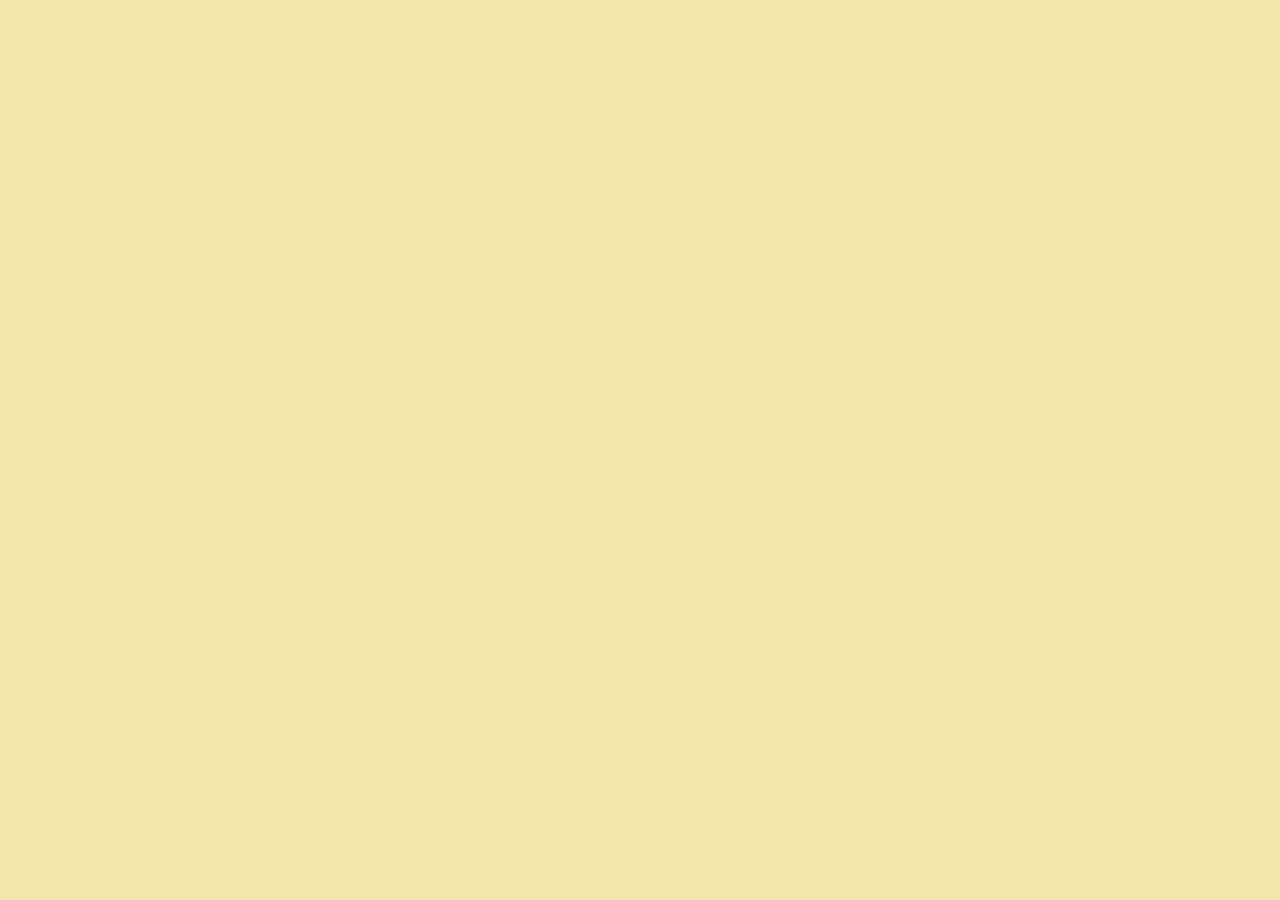
==== pages/contato.html @ a23fca8c "Feat: Primeiro commit do Projeto" ====
<!DOCTYPE html>
<html lang="pt-br">
<head>
    <meta charset="UTF-8">
    <meta name="viewport" content="width=device-width, initial-scale=1.0">
    <title>Document</title>
    <link rel="stylesheet" href="../style/global.css">
</head>
<body>
    
</body>
</html>
---- style/global.css ----
:root {
    /* Paleta de cores */
    --cor-fundo: #f3e5ab;
    --cor-primaria: #4f46e5;
    --cor-destaque: #10b981;
    --cor-texto: #1e1b4b;

    /* Tipografia */
    --fonte-titulo: 'Trebuchet MS', 'Lucida Sans Unicode', sans-serif;
    --fonte-corpo: 'Georgia', 'Times New Roman', serif;
}

* {
    margin: 0;
    padding: 0;
    box-sizing: border-box;
}

body {
    background-color: var(--cor-fundo);
    color: var(--cor-texto);
    font-family: var(--fonte-corpo);
    line-height: 1.6;
}

h1, h2, h3, h4 {
    font-family: var(--fonte-titulo);
}

.cabecalho {
    display: flex;
    justify-content: space-between;
    align-items: center;
    padding:   2%;
    background-color: var(--cor-destaque);
}

.logo {
    max-width: 160px;
    height: auto;
}



nav ul {
    display: flex;
    list-style: none;
    gap: 2rem;
}

nav a {
    text-decoration: none;
    color: var(--cor-texto);
    font-weight: bold;
    transition: color 0.3s ease;
}

nav a:hover{
    color: var(--cor-primaria);
}

.bnt-header{
    text-decoration: none;
    background-color: var(--cor-primaria);
    color: #fff;
    padding: 10px 20px;
    border-radius: 6px;
    transition: transform 0.2s ease, background-color 0.3s ease;
}

.bnt-header:hover {
    transform: scale(1.05);
}
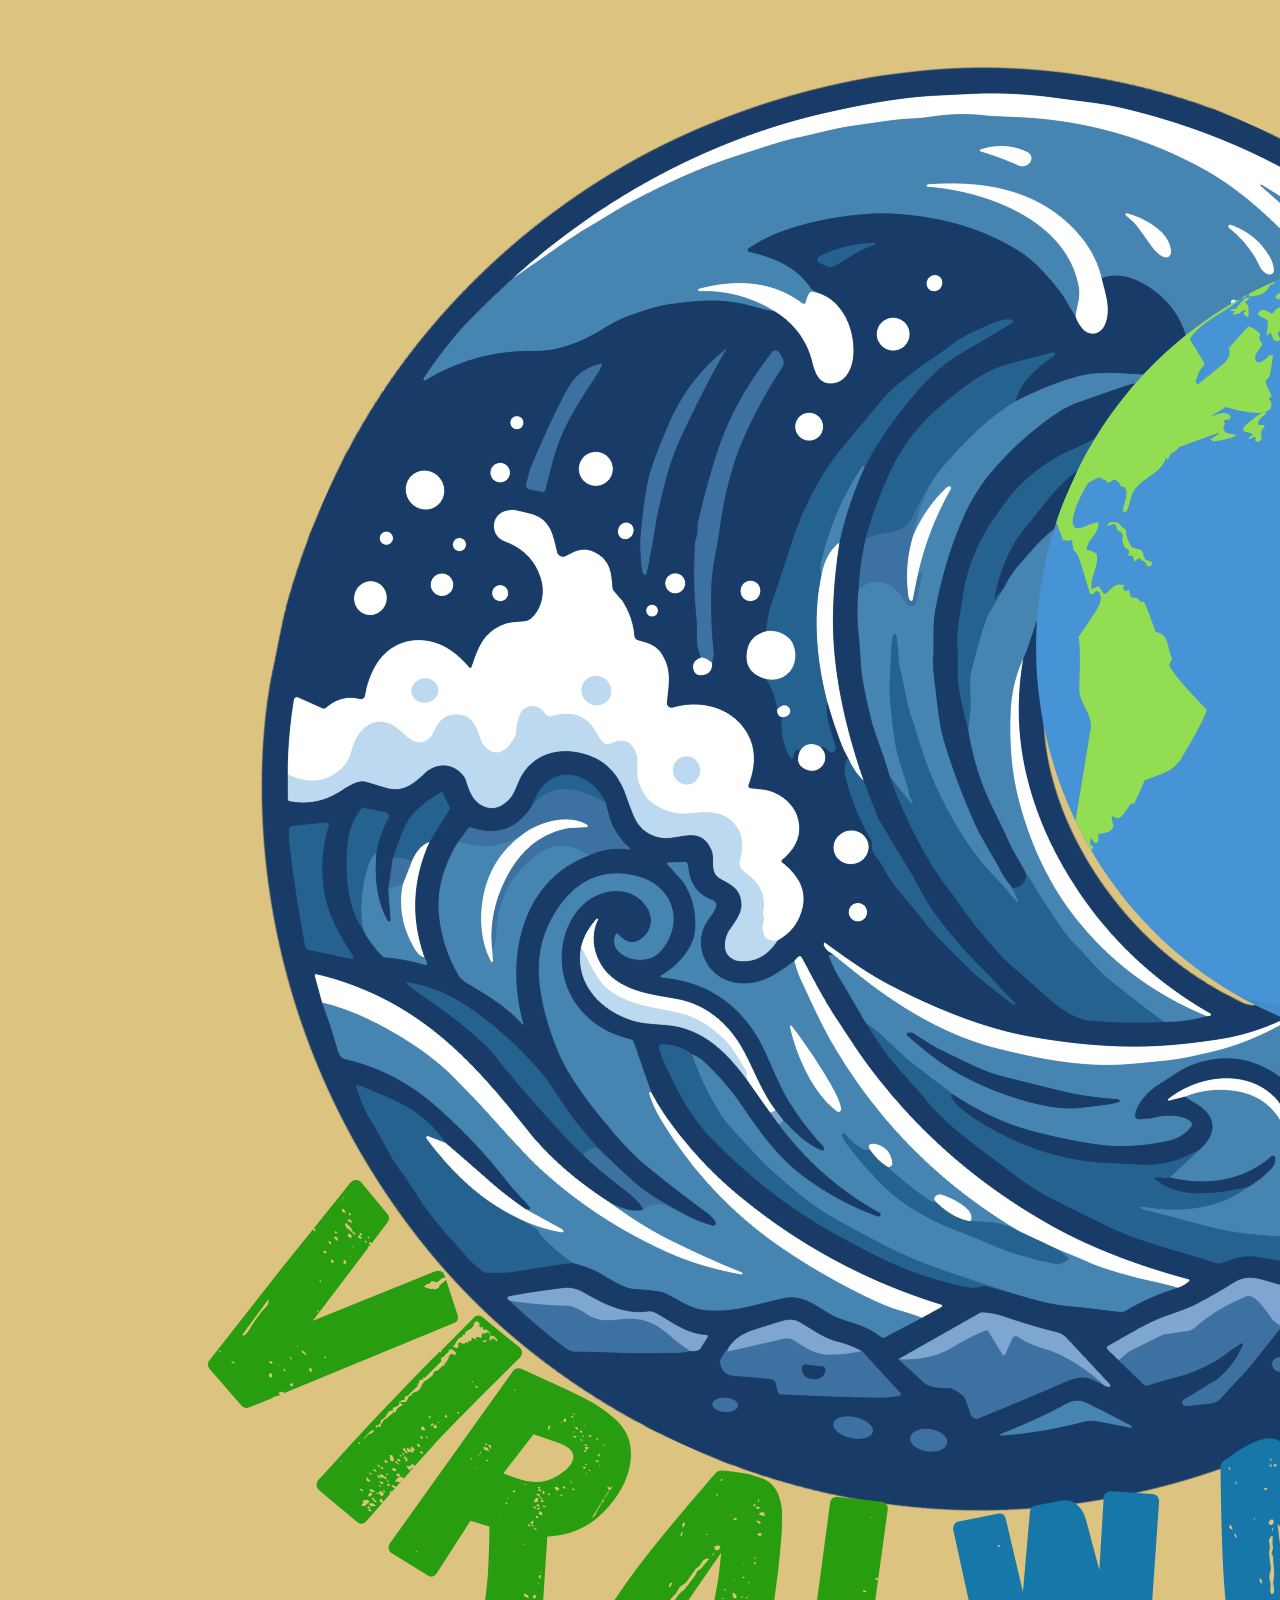
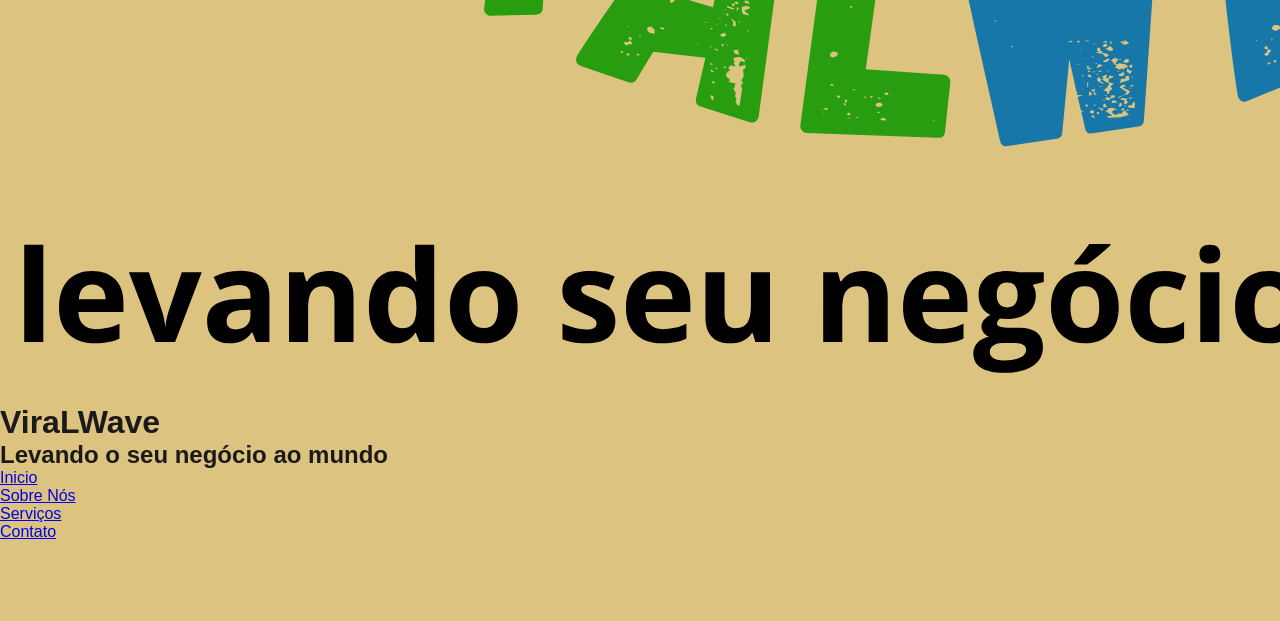
==== commit a04a4f3c: "Feat: reset do documento e fazendo tudo de novo em casa mesmo, porque eu não tinha gostado" ====
--- a/pages/contato.html
+++ b/pages/contato.html
@@ -3,10 +3,41 @@
 <head>
     <meta charset="UTF-8">
     <meta name="viewport" content="width=device-width, initial-scale=1.0">
-    <title>Document</title>
+    <title>ViralWavel | Página incial</title>
     <link rel="stylesheet" href="../style/global.css">
 </head>
 <body>
     
+    <header>
+        <img src="../images/ViralWave (1).svg" alt="Logo Sem fundo">
+
+        <h1>ViraLWave</h1>
+        <h2>Levando o seu negócio ao mundo</h2>
+
+        <nav>
+            <Ul>
+                <li><a href="../pages/index.html">Inicio</a></li>
+                <li><a href="../pages/sobre.html">Sobre Nós</a></li>
+                <li><a href="../pages/servicos.html">Serviços</a></li>
+                <li><a href="../pages/contato.html">Contato</a></li>
+            </Ul>
+        </nav>
+
+    </header>
+
+
+    
+    <main>
+        
+    </main>
+
+
+
+    <footer>
+
+    </footer>
+
+
+
 </body>
 </html>
--- a/style/global.css
+++ b/style/global.css
@@ -1,15 +1,20 @@
 :root {
-    /* Paleta de cores */
-    --cor-fundo: #f3e5ab;
-    --cor-primaria: #4f46e5;
-    --cor-destaque: #10b981;
-    --cor-texto: #1e1b4b;
-
-    /* Tipografia */
-    --fonte-titulo: 'Trebuchet MS', 'Lucida Sans Unicode', sans-serif;
-    --fonte-corpo: 'Georgia', 'Times New Roman', serif;
-}
-
+    --cor-principal: #DCC37F;
+    --cor-secundaria: #45ADCC;
+    --cor-bordaCard: #7E57C2;
+    --cor-rodape: #ED9377;
+    --cor-navbar: #1E88E5;
+    --cor-card: #E39630;
+
+    --cor-texto-principal: #1A1A1A;
+    --cor-texto-suave: #555555;
+    --cor-texto-claros: #FFFFFF;
+
+    --gap-nav: 20px;
+    --altura-logo: 40px;
+}
+
+/* Reset Global */
 * {
     margin: 0;
     padding: 0;
@@ -17,57 +22,316 @@
 }
 
 body {
-    background-color: var(--cor-fundo);
-    color: var(--cor-texto);
-    font-family: var(--fonte-corpo);
-    line-height: 1.6;
-}
-
-h1, h2, h3, h4 {
-    font-family: var(--fonte-titulo);
-}
-
-.cabecalho {
+    background-color: var(--cor-principal);
+    color: var(--cor-texto-principal);
+    font-family: Arial, Helvetica, sans-serif;
+}
+
+/* Cabeçalho */
+.header-principal {
+    background-color: var(--cor-navbar);
+    color: var(--cor-texto-claros);
+    position: relative;
+}
+
+.nav-container {
     display: flex;
     justify-content: space-between;
     align-items: center;
-    padding:   2%;
-    background-color: var(--cor-destaque);
-}
-
-.logo {
-    max-width: 160px;
-    height: auto;
-}
-
-
-
-nav ul {
-    display: flex;
+    padding: 15px 50px;
+}
+
+.marca-container {
+    display: flex;
+    align-items: center;
+    gap: 15px;
+}
+
+.logo-img {
+    height: var(--altura-logo);
+    width: auto;
+    object-fit: contain;
+}
+
+.titulos-marca h1 {
+    font-size: 24px;
+    color: var(--cor-texto-claros);
+    line-height: 1.1;
+}
+
+.titulos-marca h2 {
+    font-size: 13px;
+    font-weight: 400;
+    color: rgba(255, 255, 255, 0.85);
+    margin-top: 2px;
+}
+
+/* Menu de Navegação */
+.nav-principal {
+    list-style-type: none;
+    display: flex;
+    align-items: center;
+    gap: var(--gap-nav);
+}
+
+.nav-principal li a {
+    display: inline-block;
+    color: var(--cor-texto-claros);
+    text-decoration: none;
+    font-size: 16px;
+    font-weight: 500;
+    padding: 8px 16px;
+    border-radius: 6px;
+    transition: background-color 0.3s ease, transform 0.3s ease;
+}
+
+.nav-principal li a:hover {
+    background-color: var(--cor-secundaria);
+    color: var(--cor-texto-claros);
+    transform: translateY(-2px);
+}                                       
+
+/* Transição de Cores do Header */
+.transicao-mar-areia {
+    width: 100%;
+    height: 40px;
+    background: linear-gradient(to bottom, var(--cor-navbar), var(--cor-principal));
+}
+
+/* Conteúdo Principal */
+main {
+    max-width: 1100px;
+    margin: 0 auto;
+    padding: 40px 20px;
+}
+
+/* Seção Inicial */
+.inicio {
+    text-align: center;
+    margin-bottom: 50px;
+}
+
+.inicio h2 {
+    font-size: 28px;
+    color: var(--cor-texto-principal);
+    margin-bottom: 15px;
+}
+
+.inicio p {
+    font-size: 18px;
+    color: var(--cor-texto-suave);
+    margin-bottom: 8px;
+}
+
+/* Seção de Serviços */
+.servicos {
+    margin-bottom: 60px;
+}
+
+.servicos h2 {
+    text-align: center;
+    font-size: 26px;
+    color: var(--cor-texto-principal);
+    margin-bottom: 30px;
+}
+
+.cards-container {
+    display: grid;
+    grid-template-columns: repeat(3, 1fr); 
+    gap: 25px;
+}
+
+.card {
+    background-color: #FFFFFF;
+    border: 2px solid var(--cor-bordaCard);
+    border-radius: 12px;
+    padding: 25px 20px;
+    box-shadow: 0 4px 8px rgba(0, 0, 0, 0.08);
+    transition: transform 0.3s ease, border-color 0.3s ease;
+}
+
+.card:hover {
+    transform: translateY(-5px);
+    border-color: var(--cor-secundaria);
+}
+
+.card h3 {
+    font-size: 18px;
+    color: var(--cor-texto-principal);
+    margin-bottom: 12px;
+}
+
+.card p {
+    font-size: 14px;
+    color: var(--cor-texto-suave);
+    line-height: 1.4;
+}
+
+/* Seção Sobre Nós */
+.sobre-nos {
+    background-color: rgba(255, 255, 255, 0.5);
+    border-radius: 12px;
+    padding: 30px;
+    border-left: 5px solid var(--cor-navbar);
+}
+
+.sobre-nos h2 {
+    font-size: 26px;
+    color: var(--cor-texto-principal);
+    margin-bottom: 15px;
+}
+
+.sobre-nos p {
+    font-size: 15px;
+    color: var(--cor-texto-suave);
+    line-height: 1.6;
+    margin-bottom: 15px;
+}
+
+/* Transição para o Rodapé */
+.transicao-areia-rodape {
+    width: 100%;
+    height: 40px;
+    background: linear-gradient(to bottom, var(--cor-principal), var(--cor-rodape));
+}
+
+/* Rodapé */
+footer {
+    background-color: var(--cor-rodape);
+    color: var(--cor-texto-claros);
+}
+
+.footer-container {
+    max-width: 1100px;
+    margin: 0 auto;
+    padding: 30px 20px 50px 20px;
+    display: flex;
+    justify-content: space-between;
+    align-items: flex-start;
+    gap: 30px;
+}
+
+footer h3 {
+    font-size: 20px;
+    margin-bottom: 15px;
+    color: var(--cor-texto-claros);
+}
+
+.direito p {
+    font-size: 14px;
+    opacity: 0.9;
+}
+
+.paginas ul {
     list-style: none;
-    gap: 2rem;
-}
-
-nav a {
+}
+
+.paginas ul li {
+    margin-bottom: 8px;
+}
+
+.paginas ul li a {
+    color: var(--cor-texto-claros);
     text-decoration: none;
-    color: var(--cor-texto);
+    font-size: 15px;
+    transition: opacity 0.2s ease;
+}
+
+.paginas ul li a:hover {
+    opacity: 0.7;
+    text-decoration: underline;
+}
+
+.novidades {
+    max-width: 320px;
+}
+
+.novidades p {
+    font-size: 14px;
+    margin-bottom: 15px;
+    opacity: 0.9;
+}
+
+footer form {
+    display: flex;
+    flex-direction: column;
+    gap: 12px;
+}
+
+.campo label {
+    display: block;
+    font-size: 13px;
+    margin-bottom: 4px;
+}
+
+footer input {
+    width: 100%;
+    padding: 10px 14px;
+    border-radius: 20px;
+    border: 1px solid rgba(255, 255, 255, 0.4);
+    background-color: rgba(255, 255, 255, 0.2);
+    color: var(--cor-texto-claros);
+    font-size: 14px;
+    outline: none;
+}
+
+footer input::placeholder {
+    color: rgba(255, 255, 255, 0.7);
+}
+
+footer button {
+    margin-top: 5px;
+    padding: 10px 20px;
+    border-radius: 20px;
+    border: none;
+    background-color: var(--cor-texto-claros);
+    color: var(--cor-texto-principal);
     font-weight: bold;
-    transition: color 0.3s ease;
-}
-
-nav a:hover{
-    color: var(--cor-primaria);
-}
-
-.bnt-header{
-    text-decoration: none;
-    background-color: var(--cor-primaria);
-    color: #fff;
-    padding: 10px 20px;
-    border-radius: 6px;
-    transition: transform 0.2s ease, background-color 0.3s ease;
-}
-
-.bnt-header:hover {
-    transform: scale(1.05);
+    cursor: pointer;
+    transition: transform 0.2s ease, background-color 0.2s ease;
+}
+
+footer button:hover {
+    transform: translateY(-2px);
+    background-color: #F0F0F0;
+}
+
+/* Responsividade */
+@media (max-width: 768px) {
+    .nav-container {
+        flex-direction: column;
+        padding: 20px;
+        gap: 15px;
+    }
+
+    .nav-principal {
+        flex-direction: column;
+        width: 100%;
+        gap: 10px;
+    }
+
+    .nav-principal li {
+        width: 100%;
+        text-align: center;
+    }
+
+    .nav-principal li a {
+        display: block;
+        width: 100%;
+    }
+
+    .cards-container {
+        grid-template-columns: 1fr;
+    }
+
+    .footer-container {
+        flex-direction: column;
+        align-items: center;
+        text-align: center;
+    }
+
+    .novidades {
+        max-width: 100%;
+        width: 100%;
+    }
 }
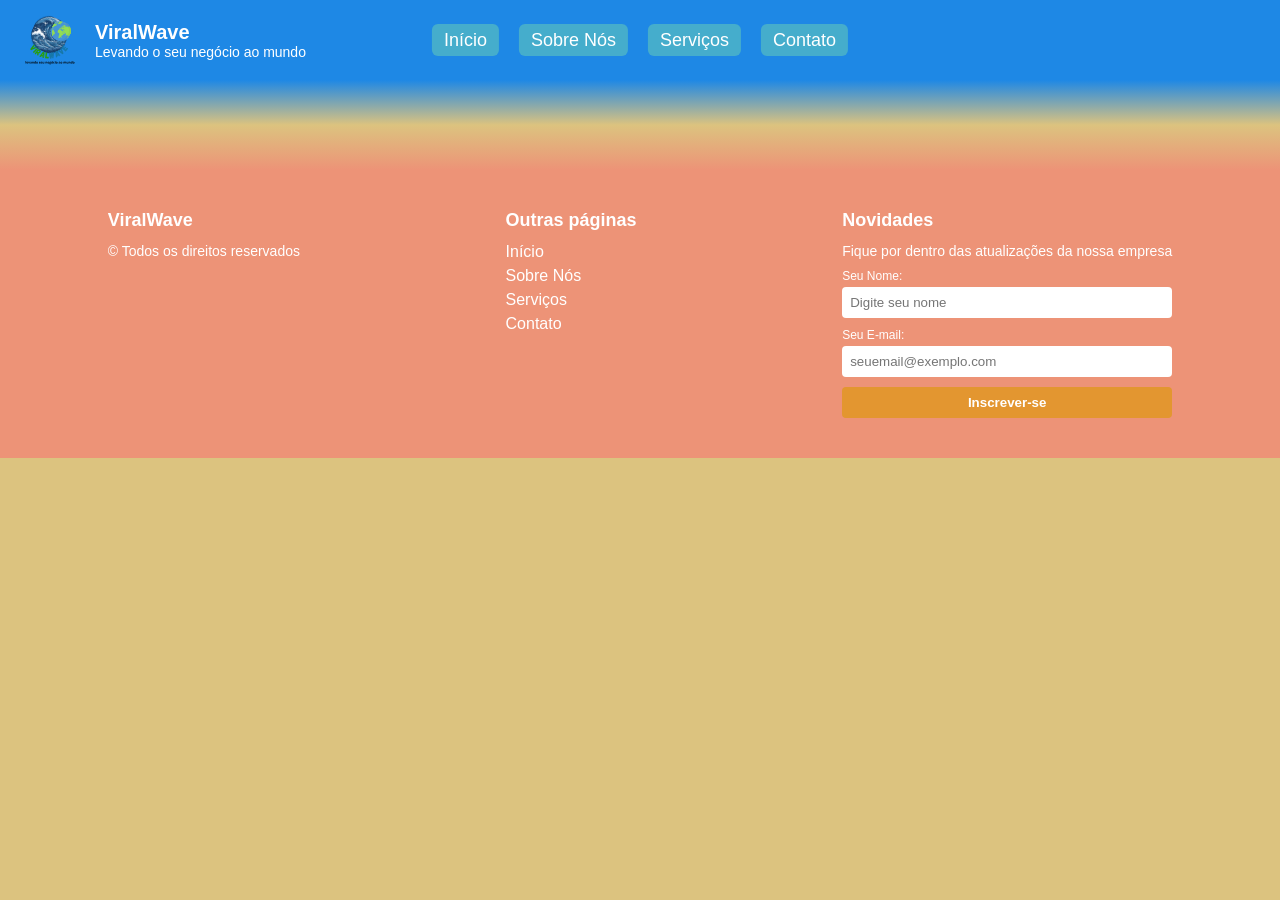
==== commit ddbea56a: "feat: finalmente pronto a navbar e o conteúdo da página incial, sem a responsividade ainda" ====
--- a/pages/contato.html
+++ b/pages/contato.html
@@ -3,41 +3,77 @@
 <head>
     <meta charset="UTF-8">
     <meta name="viewport" content="width=device-width, initial-scale=1.0">
-    <title>ViralWavel | Página incial</title>
+    <title>ViralWave | Contato</title>
     <link rel="stylesheet" href="../style/global.css">
 </head>
 <body>
     
-    <header>
-        <img src="../images/ViralWave (1).svg" alt="Logo Sem fundo">
+    <header class="header-principal">
+        <div class="nav-container">
+            <div class="marca-container">
+                <img src="../images/ViralWave (1).svg" alt="Logo ViralWave" class="logo-img">
+                <div class="titulos-marca">
+                    <h1>ViralWave</h1>
+                    <h2>Levando o seu negócio ao mundo</h2>
+                </div>
+            </div>
 
-        <h1>ViraLWave</h1>
-        <h2>Levando o seu negócio ao mundo</h2>
+            <nav>
+                <ul class="nav-principal">
+                    <li><a href="../pages/index.html">Início</a></li>
+                    <li><a href="../pages/sobre.html">Sobre Nós</a></li>
+                    <li><a href="../pages/servicos.html">Serviços</a></li>
+                    <li><a href="../pages/contato.html">Contato</a></li>
+                </ul>
+            </nav>
+        </div>
 
-        <nav>
-            <Ul>
-                <li><a href="../pages/index.html">Inicio</a></li>
-                <li><a href="../pages/sobre.html">Sobre Nós</a></li>
-                <li><a href="../pages/servicos.html">Serviços</a></li>
-                <li><a href="../pages/contato.html">Contato</a></li>
-            </Ul>
-        </nav>
-
+        <div class="transicao-mar-areia"></div>
     </header>
 
-
-    
     <main>
-        
+        <!-- Conteúdo específico da página Contato -->
     </main>
 
+    <footer>
+        <div class="transicao-areia-rodape"></div>
 
+        <div class="footer-container">
+            <div class="direito">
+                <h3>ViralWave</h3>
+                <p>&copy; Todos os direitos reservados</p>
+            </div>
 
-    <footer>
+            <div class="paginas">
+                <h3>Outras páginas</h3>
+                <ul>
+                    <li><a href="../pages/index.html">Início</a></li>
+                    <li><a href="../pages/sobre.html">Sobre Nós</a></li>
+                    <li><a href="../pages/servicos.html">Serviços</a></li>
+                    <li><a href="../pages/contato.html">Contato</a></li>
+                </ul>
+            </div>
 
+            <div class="novidades">
+                <h3>Novidades</h3>
+                <p>Fique por dentro das atualizações da nossa empresa</p>
+
+                <form onsubmit="event.preventDefault();">
+                    <div class="campo">
+                        <label for="nome">Seu Nome:</label>
+                        <input type="text" id="nome" name="nome" placeholder="Digite seu nome">
+                    </div>
+
+                    <div class="campo">
+                        <label for="email">Seu E-mail:</label>
+                        <input type="email" id="email" name="email" placeholder="seuemail@exemplo.com">
+                    </div>
+
+                    <button type="button">Inscrever-se</button>
+                </form>
+            </div>
+        </div>
     </footer>
-
-
 
 </body>
 </html>
--- a/style/global.css
+++ b/style/global.css
@@ -23,315 +23,171 @@
 
 body {
     background-color: var(--cor-principal);
+    font-family: Arial, Helvetica, sans-serif;
     color: var(--cor-texto-principal);
-    font-family: Arial, Helvetica, sans-serif;
 }
 
-/* Cabeçalho */
-.header-principal {
+/* ==================== NAVBAR / HEADER ==================== */
+header.header-principal,
+header.principal {
     background-color: var(--cor-navbar);
-    color: var(--cor-texto-claros);
-    position: relative;
 }
 
 .nav-container {
     display: flex;
-    justify-content: space-between;
+    justify-content: space-between; 
     align-items: center;
-    padding: 15px 50px;
+    padding: 0 25px;
+    position: relative; 
+    height: 80px; 
 }
 
 .marca-container {
     display: flex;
     align-items: center;
-    gap: 15px;
+    gap: var(--gap-nav);
 }
 
 .logo-img {
-    height: var(--altura-logo);
-    width: auto;
-    object-fit: contain;
+    width: 50px; 
+    height: auto;
+}
+
+.titulos-marca {
+    display: flex;
+    flex-direction: column;
+    color: var(--cor-texto-claros);
 }
 
 .titulos-marca h1 {
-    font-size: 24px;
-    color: var(--cor-texto-claros);
-    line-height: 1.1;
+    font-size: 20px;
 }
 
 .titulos-marca h2 {
-    font-size: 13px;
-    font-weight: 400;
-    color: rgba(255, 255, 255, 0.85);
-    margin-top: 2px;
+    font-size: 14px;
+    font-weight: normal;
 }
 
-/* Menu de Navegação */
+nav {
+    position: absolute; 
+    left: 50%;
+    transform: translateX(-50%); 
+}
+
 .nav-principal {
-    list-style-type: none;
-    display: flex;
-    align-items: center;
+    display: flex; 
+    list-style: none;
     gap: var(--gap-nav);
 }
 
-.nav-principal li a {
-    display: inline-block;
-    color: var(--cor-texto-claros);
+.nav-principal a {
     text-decoration: none;
-    font-size: 16px;
-    font-weight: 500;
-    padding: 8px 16px;
-    border-radius: 6px;
-    transition: background-color 0.3s ease, transform 0.3s ease;
+    color: var(--cor-texto-claros); 
+    font-size: 18px;
+    background-color: var(--cor-secundaria); 
+    padding: 6px 12px; 
+    border-radius: 6px; 
+    transition: all 0.3s ease; 
 }
 
-.nav-principal li a:hover {
-    background-color: var(--cor-secundaria);
-    color: var(--cor-texto-claros);
+.nav-principal a:hover {
+    background-color: var(--cor-bordaCard); 
+    color: var(--cor-texto-claros); 
     transform: translateY(-2px);
-}                                       
+} 
 
-/* Transição de Cores do Header */
+/* Transição: Navbar (Azul) -> Main (Areia/Principal) */
 .transicao-mar-areia {
     width: 100%;
-    height: 40px;
-    background: linear-gradient(to bottom, var(--cor-navbar), var(--cor-principal));
+    height: 45px; 
+    background: linear-gradient(to bottom, var(--cor-navbar), var(--cor-principal)); 
 }
 
-/* Conteúdo Principal */
-main {
-    max-width: 1100px;
-    margin: 0 auto;
-    padding: 40px 20px;
-}
-
-/* Seção Inicial */
-.inicio {
-    text-align: center;
-    margin-bottom: 50px;
-}
-
-.inicio h2 {
-    font-size: 28px;
-    color: var(--cor-texto-principal);
-    margin-bottom: 15px;
-}
-
-.inicio p {
-    font-size: 18px;
-    color: var(--cor-texto-suave);
-    margin-bottom: 8px;
-}
-
-/* Seção de Serviços */
-.servicos {
-    margin-bottom: 60px;
-}
-
-.servicos h2 {
-    text-align: center;
-    font-size: 26px;
-    color: var(--cor-texto-principal);
-    margin-bottom: 30px;
-}
-
-.cards-container {
-    display: grid;
-    grid-template-columns: repeat(3, 1fr); 
-    gap: 25px;
-}
-
-.card {
-    background-color: #FFFFFF;
-    border: 2px solid var(--cor-bordaCard);
-    border-radius: 12px;
-    padding: 25px 20px;
-    box-shadow: 0 4px 8px rgba(0, 0, 0, 0.08);
-    transition: transform 0.3s ease, border-color 0.3s ease;
-}
-
-.card:hover {
-    transform: translateY(-5px);
-    border-color: var(--cor-secundaria);
-}
-
-.card h3 {
-    font-size: 18px;
-    color: var(--cor-texto-principal);
-    margin-bottom: 12px;
-}
-
-.card p {
-    font-size: 14px;
-    color: var(--cor-texto-suave);
-    line-height: 1.4;
-}
-
-/* Seção Sobre Nós */
-.sobre-nos {
-    background-color: rgba(255, 255, 255, 0.5);
-    border-radius: 12px;
-    padding: 30px;
-    border-left: 5px solid var(--cor-navbar);
-}
-
-.sobre-nos h2 {
-    font-size: 26px;
-    color: var(--cor-texto-principal);
-    margin-bottom: 15px;
-}
-
-.sobre-nos p {
-    font-size: 15px;
-    color: var(--cor-texto-suave);
-    line-height: 1.6;
-    margin-bottom: 15px;
-}
-
-/* Transição para o Rodapé */
+/* ==================== FOOTER ==================== */
+/* Transição: Main (Areia/Principal) -> Footer (Pôr do Sol/Rodapé) */
 .transicao-areia-rodape {
     width: 100%;
-    height: 40px;
+    height: 45px;
     background: linear-gradient(to bottom, var(--cor-principal), var(--cor-rodape));
 }
 
-/* Rodapé */
 footer {
     background-color: var(--cor-rodape);
     color: var(--cor-texto-claros);
 }
 
 .footer-container {
-    max-width: 1100px;
-    margin: 0 auto;
-    padding: 30px 20px 50px 20px;
     display: flex;
-    justify-content: space-between;
+    justify-content: space-around;
     align-items: flex-start;
+    padding: 40px 20px;
     gap: 30px;
+    flex-wrap: wrap;
 }
 
-footer h3 {
-    font-size: 20px;
-    margin-bottom: 15px;
-    color: var(--cor-texto-claros);
+.footer-container h3 {
+    margin-bottom: 12px;
+    font-size: 18px;
 }
 
-.direito p {
+.footer-container p {
     font-size: 14px;
-    opacity: 0.9;
+    margin-bottom: 8px;
 }
 
-.paginas ul {
+.footer-container .paginas ul {
     list-style: none;
 }
 
-.paginas ul li {
-    margin-bottom: 8px;
+.footer-container .paginas ul li {
+    margin-bottom: 6px;
 }
 
-.paginas ul li a {
+.footer-container .paginas ul li a {
     color: var(--cor-texto-claros);
     text-decoration: none;
-    font-size: 15px;
-    transition: opacity 0.2s ease;
+    transition: color 0.2s ease;
 }
 
-.paginas ul li a:hover {
-    opacity: 0.7;
-    text-decoration: underline;
+.footer-container .paginas ul li a:hover {
+    color: var(--cor-secundaria);
 }
 
-.novidades {
-    max-width: 320px;
+.novidades form {
+    display: flex;
+    flex-direction: column;
+    gap: 10px;
+    margin-top: 10px;
 }
 
-.novidades p {
-    font-size: 14px;
-    margin-bottom: 15px;
-    opacity: 0.9;
+.novidades .campo {
+    display: flex;
+    flex-direction: column;
+    gap: 4px;
 }
 
-footer form {
-    display: flex;
-    flex-direction: column;
-    gap: 12px;
+.novidades label {
+    font-size: 12px;
 }
 
-.campo label {
-    display: block;
-    font-size: 13px;
-    margin-bottom: 4px;
-}
-
-footer input {
-    width: 100%;
-    padding: 10px 14px;
-    border-radius: 20px;
-    border: 1px solid rgba(255, 255, 255, 0.4);
-    background-color: rgba(255, 255, 255, 0.2);
-    color: var(--cor-texto-claros);
-    font-size: 14px;
+.novidades input {
+    padding: 8px;
+    border: none;
+    border-radius: 4px;
     outline: none;
 }
 
-footer input::placeholder {
-    color: rgba(255, 255, 255, 0.7);
+.novidades button {
+    padding: 8px 12px;
+    background-color: var(--cor-card);
+    color: var(--cor-texto-claros);
+    border: none;
+    border-radius: 4px;
+    cursor: pointer;
+    font-weight: bold;
+    transition: background-color 0.3s ease;
 }
 
-footer button {
-    margin-top: 5px;
-    padding: 10px 20px;
-    border-radius: 20px;
-    border: none;
-    background-color: var(--cor-texto-claros);
-    color: var(--cor-texto-principal);
-    font-weight: bold;
-    cursor: pointer;
-    transition: transform 0.2s ease, background-color 0.2s ease;
-}
-
-footer button:hover {
-    transform: translateY(-2px);
-    background-color: #F0F0F0;
-}
-
-/* Responsividade */
-@media (max-width: 768px) {
-    .nav-container {
-        flex-direction: column;
-        padding: 20px;
-        gap: 15px;
-    }
-
-    .nav-principal {
-        flex-direction: column;
-        width: 100%;
-        gap: 10px;
-    }
-
-    .nav-principal li {
-        width: 100%;
-        text-align: center;
-    }
-
-    .nav-principal li a {
-        display: block;
-        width: 100%;
-    }
-
-    .cards-container {
-        grid-template-columns: 1fr;
-    }
-
-    .footer-container {
-        flex-direction: column;
-        align-items: center;
-        text-align: center;
-    }
-
-    .novidades {
-        max-width: 100%;
-        width: 100%;
-    }
+.novidades button:hover {
+    background-color: var(--cor-bordaCard);
 }
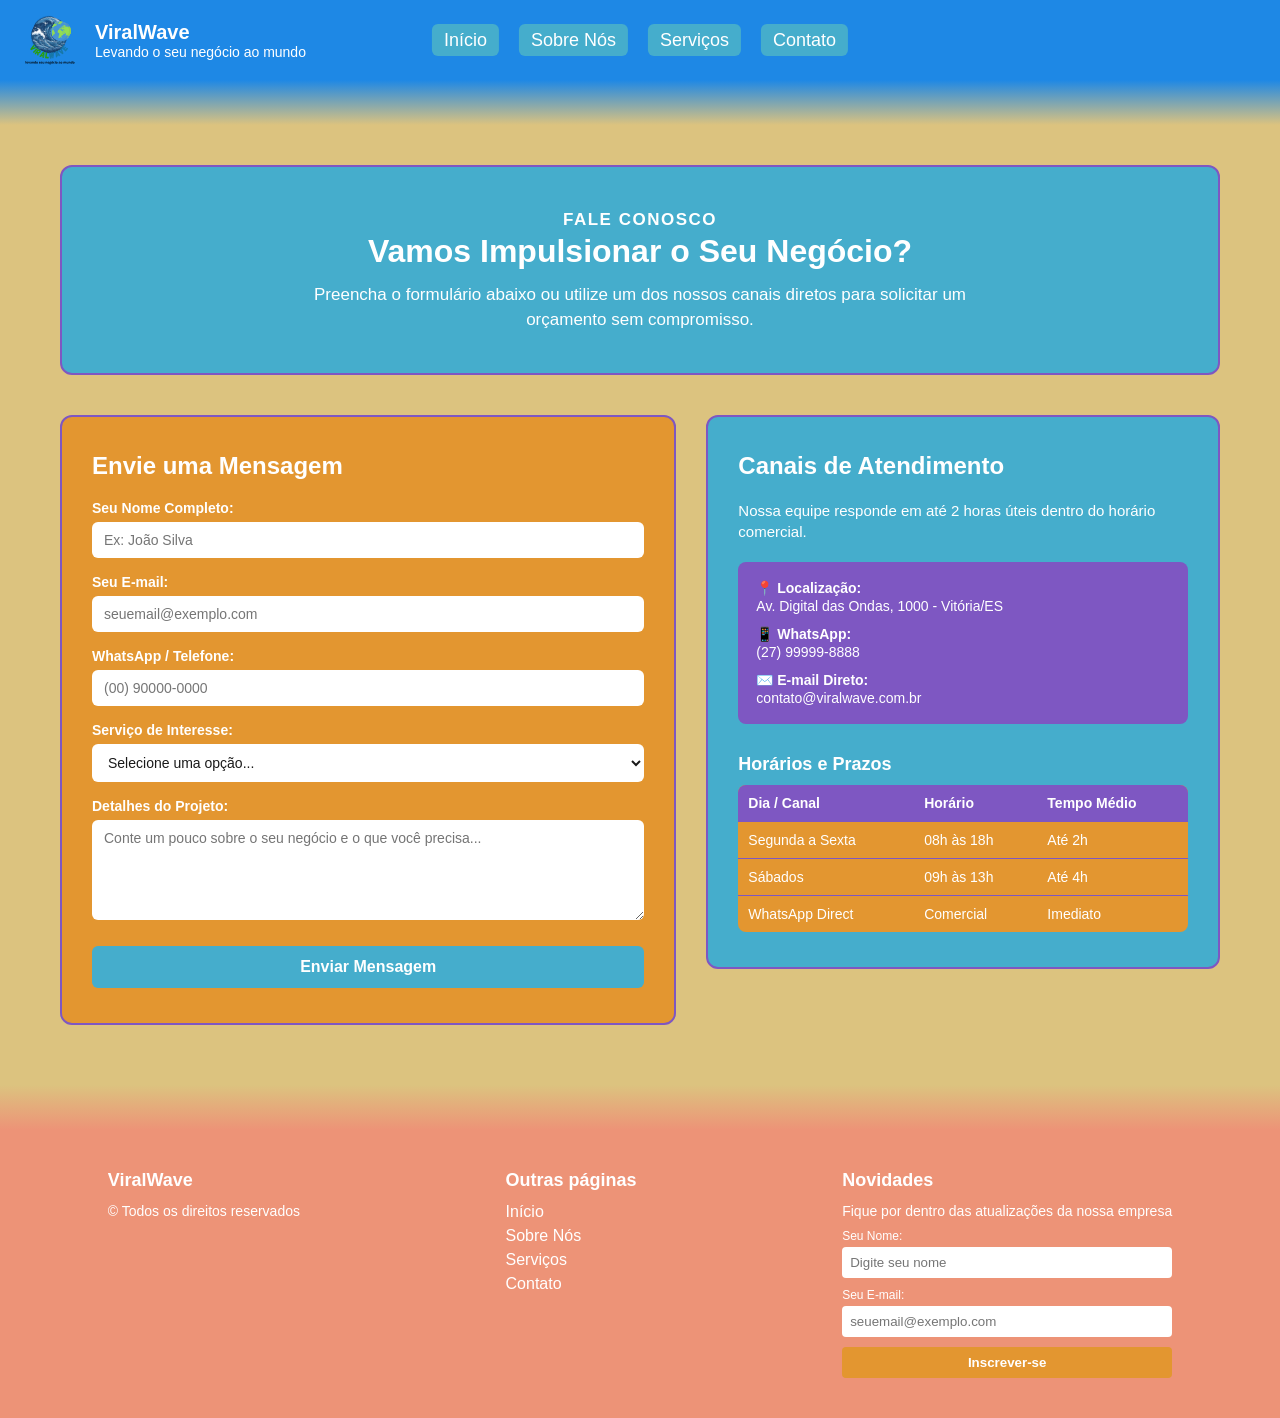
==== commit c58b5b2b: "Feat: adição da página de contatos" ====
--- a/pages/contato.html
+++ b/pages/contato.html
@@ -5,6 +5,7 @@
     <meta name="viewport" content="width=device-width, initial-scale=1.0">
     <title>ViralWave | Contato</title>
     <link rel="stylesheet" href="../style/global.css">
+    <link rel="stylesheet" href="../style/contato.css">
 </head>
 <body>
     
@@ -31,8 +32,116 @@
         <div class="transicao-mar-areia"></div>
     </header>
 
-    <main>
-        <!-- Conteúdo específico da página Contato -->
+    <main class="contato-main">
+
+        <!-- CABEÇALHO DA PÁGINA -->
+        <section class="contato-hero">
+            <p class="tag-secao">FALE CONOSCO</p>
+            <h2>Vamos Impulsionar o Seu Negócio?</h2>
+            <p>Preencha o formulário abaixo ou utilize um dos nossos canais diretos para solicitar um orçamento sem compromisso.</p>
+        </section>
+
+        <!-- CONTAINER DE CONTATO (FORMULÁRIO + INFORMAÇÕES) -->
+        <div class="contato-grid">
+
+            <!-- COLUNA 1: FORMULÁRIO DE CONTATO -->
+            <section class="card-formulario">
+                <h3>Envie uma Mensagem</h3>
+                <form onsubmit="event.preventDefault();">
+                    
+                    <div class="campo-form">
+                        <label for="nome-contato">Seu Nome Completo:</label>
+                        <input type="text" id="nome-contato" name="nome" placeholder="Ex: João Silva" required>
+                    </div>
+
+                    <div class="campo-form">
+                        <label for="email-contato">Seu E-mail:</label>
+                        <input type="email" id="email-contato" name="email" placeholder="seuemail@exemplo.com" required>
+                    </div>
+
+                    <div class="campo-form">
+                        <label for="telefone">WhatsApp / Telefone:</label>
+                        <input type="tel" id="telefone" name="telefone" placeholder="(00) 90000-0000">
+                    </div>
+
+                    <div class="campo-form">
+                        <label for="servico-interesse">Serviço de Interesse:</label>
+                        <select id="servico-interesse" name="servico">
+                            <option value="">Selecione uma opção...</option>
+                            <option value="video">Edição de Vídeo</option>
+                            <option value="marketing">Marketing Digital & Tráfego</option>
+                            <option value="design">Design Gráfico & Logo</option>
+                            <option value="site">Criação de Site / Landing Page</option>
+                            <option value="consultoria">Consultoria Estratégica</option>
+                            <option value="redes">Gestão de Redes Sociais</option>
+                        </select>
+                    </div>
+
+                    <div class="campo-form">
+                        <label for="mensagem">Detalhes do Projeto:</label>
+                        <textarea id="mensagem" name="mensagem" rows="5" placeholder="Conte um pouco sobre o seu negócio e o que você precisa..."></textarea>
+                    </div>
+
+                    <button type="button" class="btn-enviar-contato">Enviar Mensagem</button>
+
+                </form>
+            </section>
+
+            <!-- COLUNA 2: INFO + TABELA DE ATENDIMENTO -->
+            <section class="card-info">
+                <h3>Canais de Atendimento</h3>
+                <p class="desc-info">Nossa equipe responde em até 2 horas úteis dentro do horário comercial.</p>
+
+                <div class="dados-diretos">
+                    <div class="item-dados">
+                        <strong>📍 Localização:</strong>
+                        <span>Av. Digital das Ondas, 1000 - Vitória/ES</span>
+                    </div>
+                    <div class="item-dados">
+                        <strong>📱 WhatsApp:</strong>
+                        <span>(27) 99999-8888</span>
+                    </div>
+                    <div class="item-dados">
+                        <strong>✉️ E-mail Direto:</strong>
+                        <span>contato@viralwave.com.br</span>
+                    </div>
+                </div>
+
+                <!-- TABELA DE ATENDIMENTO -->
+                <div class="tabela-container">
+                    <h4>Horários e Prazos</h4>
+                    <table class="tabela-atendimento">
+                        <thead>
+                            <tr>
+                                <th>Dia / Canal</th>
+                                <th>Horário</th>
+                                <th>Tempo Médio</th>
+                            </tr>
+                        </thead>
+                        <tbody>
+                            <tr>
+                                <td>Segunda a Sexta</td>
+                                <td>08h às 18h</td>
+                                <td>Até 2h</td>
+                            </tr>
+                            <tr>
+                                <td>Sábados</td>
+                                <td>09h às 13h</td>
+                                <td>Até 4h</td>
+                            </tr>
+                            <tr>
+                                <td>WhatsApp Direct</td>
+                                <td>Comercial</td>
+                                <td>Imediato</td>
+                            </tr>
+                        </tbody>
+                    </table>
+                </div>
+
+            </section>
+
+        </div>
+
     </main>
 
     <footer>
--- a/style/global.css
+++ b/style/global.css
@@ -27,7 +27,7 @@
     color: var(--cor-texto-principal);
 }
 
-/* ==================== NAVBAR / HEADER ==================== */
+
 header.header-principal,
 header.principal {
     background-color: var(--cor-navbar);
@@ -96,15 +96,14 @@
     transform: translateY(-2px);
 } 
 
-/* Transição: Navbar (Azul) -> Main (Areia/Principal) */
+
 .transicao-mar-areia {
     width: 100%;
     height: 45px; 
     background: linear-gradient(to bottom, var(--cor-navbar), var(--cor-principal)); 
 }
 
-/* ==================== FOOTER ==================== */
-/* Transição: Main (Areia/Principal) -> Footer (Pôr do Sol/Rodapé) */
+
 .transicao-areia-rodape {
     width: 100%;
     height: 45px;
@@ -190,4 +189,43 @@
 
 .novidades button:hover {
     background-color: var(--cor-bordaCard);
+}
+
+/* ==================== RESPONSIVIDADE GLOBAL ==================== */
+@media (max-width: 768px) {
+
+    .nav-container {
+        flex-direction: column;
+        height: auto;
+        padding: 15px;
+        gap: 15px;
+    }
+
+    nav {
+        position: static;
+        transform: none;
+    }
+
+    .nav-principal {
+        flex-wrap: wrap;
+        justify-content: center;
+        gap: 10px;
+    }
+
+    .nav-principal a {
+        font-size: 15px;
+        padding: 6px 10px;
+    }
+
+    /* Ajusta as colunas do footer */
+    .footer-container {
+        flex-direction: column;
+        align-items: center;
+        text-align: center;
+    }
+
+    .novidades form {
+        width: 100%;
+        max-width: 300px;
+    }
 }
--- a/style/contato.css
+++ b/style/contato.css
@@ -0,0 +1,223 @@
+/* ==================== ESTILOS DA PÁGINA CONTATO ==================== */
+
+.contato-main {
+    max-width: 1200px;
+    margin: 0 auto;
+    padding: 40px 20px 60px 20px;
+    display: flex;
+    flex-direction: column;
+    gap: 40px;
+}
+
+/* Tag de Seção */
+.tag-secao {
+    font-weight: bold;
+    color: var(--cor-bordaCard);
+    letter-spacing: 1.5px;
+    font-size: 14px;
+    margin-bottom: 8px;
+}
+
+/* --- HERO DA PÁGINA --- */
+.contato-hero {
+    text-align: center;
+    background-color: var(--cor-secundaria);
+    border: 2px solid var(--cor-bordaCard);
+    border-radius: 12px;
+    padding: 40px 20px;
+    color: var(--cor-texto-claros);
+}
+
+.contato-hero .tag-secao {
+    color: var(--cor-texto-claros);
+}
+
+.contato-hero h2 {
+    font-size: 32px;
+    margin-bottom: 12px;
+}
+
+.contato-hero p {
+    font-size: 17px;
+    max-width: 700px;
+    margin: 0 auto;
+    line-height: 1.5;
+}
+
+/* --- GRID DE CONTATO (FORM + INFO) --- */
+.contato-grid {
+    display: grid;
+    grid-template-columns: 1.2fr 1fr;
+    gap: 30px;
+    align-items: start;
+}
+
+/* Card 1: Formulário */
+.card-formulario {
+    background-color: var(--cor-card);
+    border: 2px solid var(--cor-bordaCard);
+    border-radius: 12px;
+    padding: 35px 30px;
+    color: var(--cor-texto-claros);
+}
+
+.card-formulario h3 {
+    font-size: 24px;
+    margin-bottom: 20px;
+}
+
+.card-formulario form {
+    display: flex;
+    flex-direction: column;
+    gap: 16px;
+}
+
+.campo-form {
+    display: flex;
+    flex-direction: column;
+    gap: 6px;
+}
+
+.campo-form label {
+    font-size: 14px;
+    font-weight: bold;
+}
+
+.campo-form input,
+.campo-form select,
+.campo-form textarea {
+    padding: 10px 12px;
+    border: none;
+    border-radius: 6px;
+    outline: none;
+    font-family: inherit;
+    font-size: 14px;
+    background-color: var(--cor-texto-claros);
+    color: var(--cor-texto-principal);
+}
+
+.campo-form textarea {
+    resize: vertical;
+}
+
+.btn-enviar-contato {
+    margin-top: 10px;
+    padding: 12px 20px;
+    background-color: var(--cor-secundaria);
+    color: var(--cor-texto-claros);
+    border: none;
+    border-radius: 6px;
+    font-size: 16px;
+    font-weight: bold;
+    cursor: pointer;
+    transition: background-color 0.3s ease, transform 0.2s ease;
+}
+
+.btn-enviar-contato:hover {
+    background-color: var(--cor-bordaCard);
+    transform: translateY(-2px);
+}
+
+/* Card 2: Informações e Tabela */
+.card-info {
+    background-color: var(--cor-secundaria);
+    border: 2px solid var(--cor-bordaCard);
+    border-radius: 12px;
+    padding: 35px 30px;
+    color: var(--cor-texto-claros);
+    display: flex;
+    flex-direction: column;
+    gap: 20px;
+}
+
+.card-info h3 {
+    font-size: 24px;
+}
+
+.desc-info {
+    font-size: 15px;
+    line-height: 1.4;
+}
+
+.dados-diretos {
+    display: flex;
+    flex-direction: column;
+    gap: 12px;
+    background-color: var(--cor-bordaCard);
+    padding: 18px;
+    border-radius: 8px;
+}
+
+.item-dados {
+    display: flex;
+    flex-direction: column;
+    gap: 2px;
+    font-size: 14px;
+}
+
+/* TABELA DE ATENDIMENTO */
+.tabela-container {
+    margin-top: 10px;
+    display: flex;
+    flex-direction: column;
+    gap: 10px;
+}
+
+.tabela-container h4 {
+    font-size: 18px;
+}
+
+.tabela-atendimento {
+    width: 100%;
+    border-collapse: collapse;
+    background-color: var(--cor-card);
+    border-radius: 8px;
+    overflow: hidden;
+    font-size: 14px;
+}
+
+.tabela-atendimento th,
+.tabela-atendimento td {
+    padding: 10px;
+    text-align: left;
+    border-bottom: 1px solid var(--cor-bordaCard);
+}
+
+.tabela-atendimento th {
+    background-color: var(--cor-bordaCard);
+    color: var(--cor-texto-claros);
+    font-weight: bold;
+}
+
+.tabela-atendimento tr:last-child td {
+    border-bottom: none;
+}
+
+/* ==================== RESPONSIVIDADE DA PÁGINA CONTATO ==================== */
+@media (max-width: 900px) {
+    .contato-grid {
+        grid-template-columns: 1fr;
+    }
+}
+
+@media (max-width: 600px) {
+    .contato-main {
+        padding-top: 20px;
+        gap: 25px;
+    }
+
+    .card-formulario,
+    .card-info {
+        padding: 25px 18px;
+    }
+
+    .contato-hero h2 {
+        font-size: 24px;
+    }
+
+    .tabela-atendimento th,
+    .tabela-atendimento td {
+        padding: 8px 6px;
+        font-size: 12px;
+    }
+}
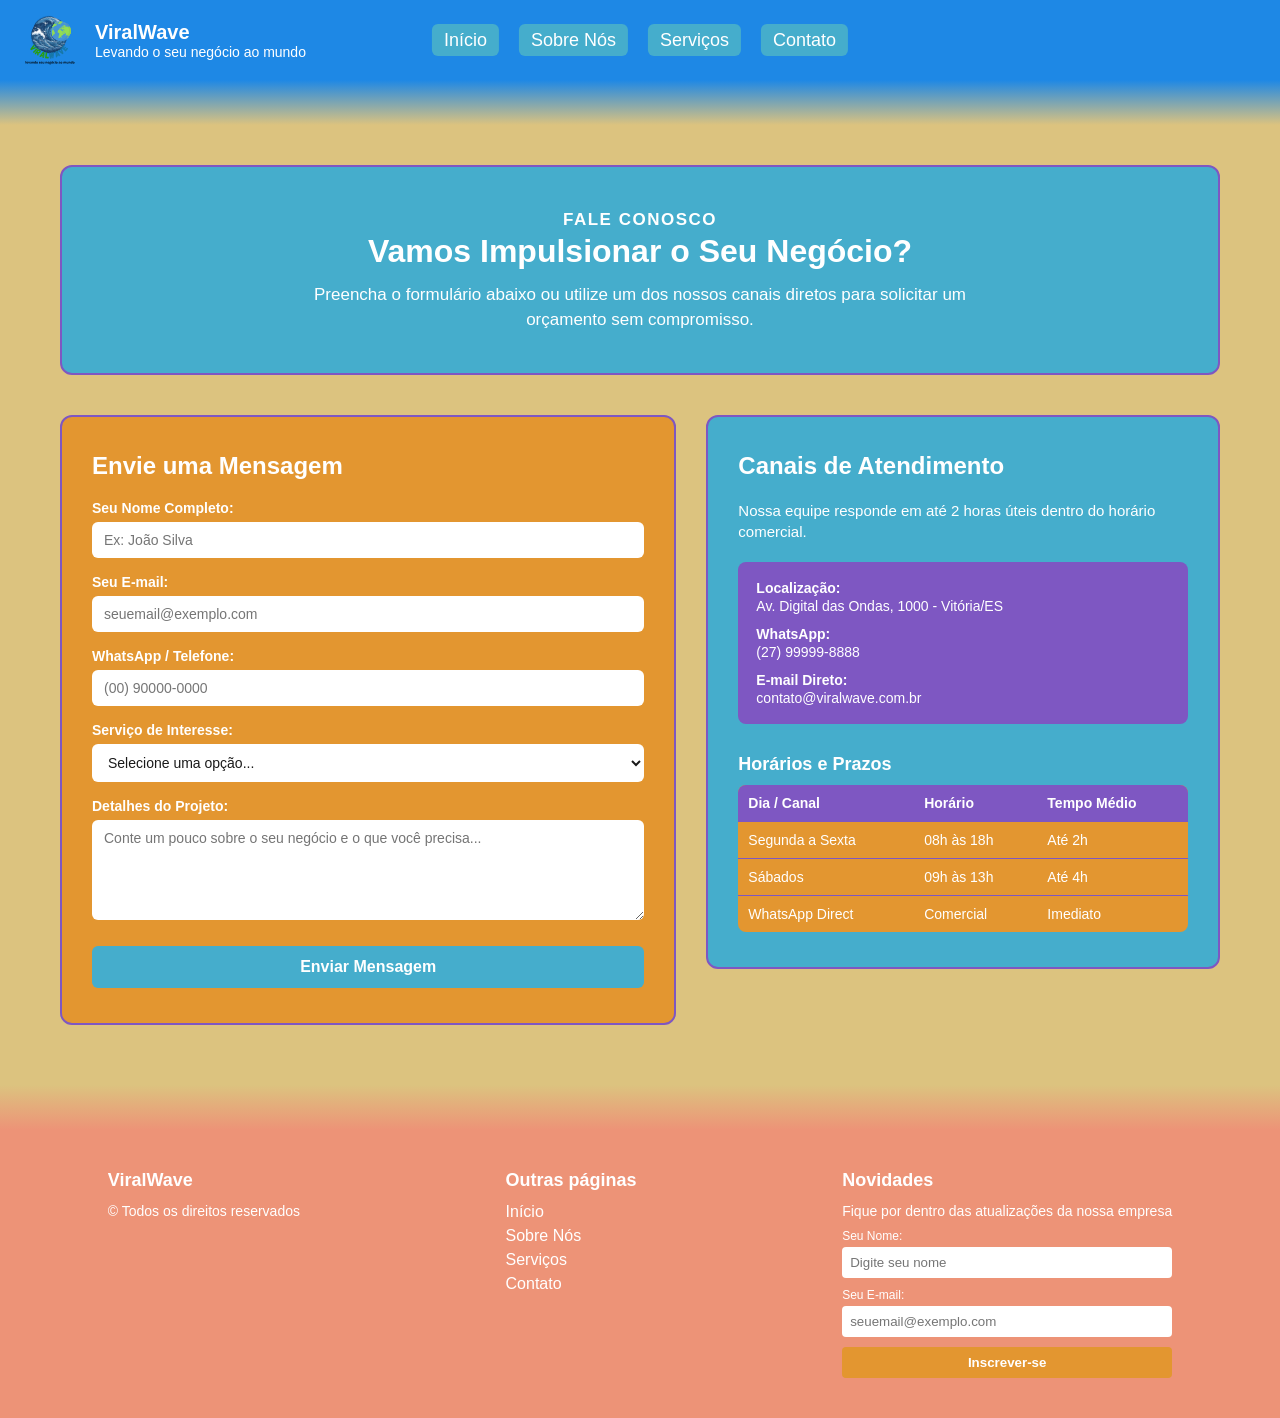
==== commit 27db3a80: "feat: adição de alguma coisa" ====
--- a/pages/contato.html
+++ b/pages/contato.html
@@ -94,15 +94,15 @@
 
                 <div class="dados-diretos">
                     <div class="item-dados">
-                        <strong>📍 Localização:</strong>
+                        <strong> Localização:</strong>
                         <span>Av. Digital das Ondas, 1000 - Vitória/ES</span>
                     </div>
                     <div class="item-dados">
-                        <strong>📱 WhatsApp:</strong>
+                        <strong> WhatsApp:</strong>
                         <span>(27) 99999-8888</span>
                     </div>
                     <div class="item-dados">
-                        <strong>✉️ E-mail Direto:</strong>
+                        <strong> E-mail Direto:</strong>
                         <span>contato@viralwave.com.br</span>
                     </div>
                 </div>
